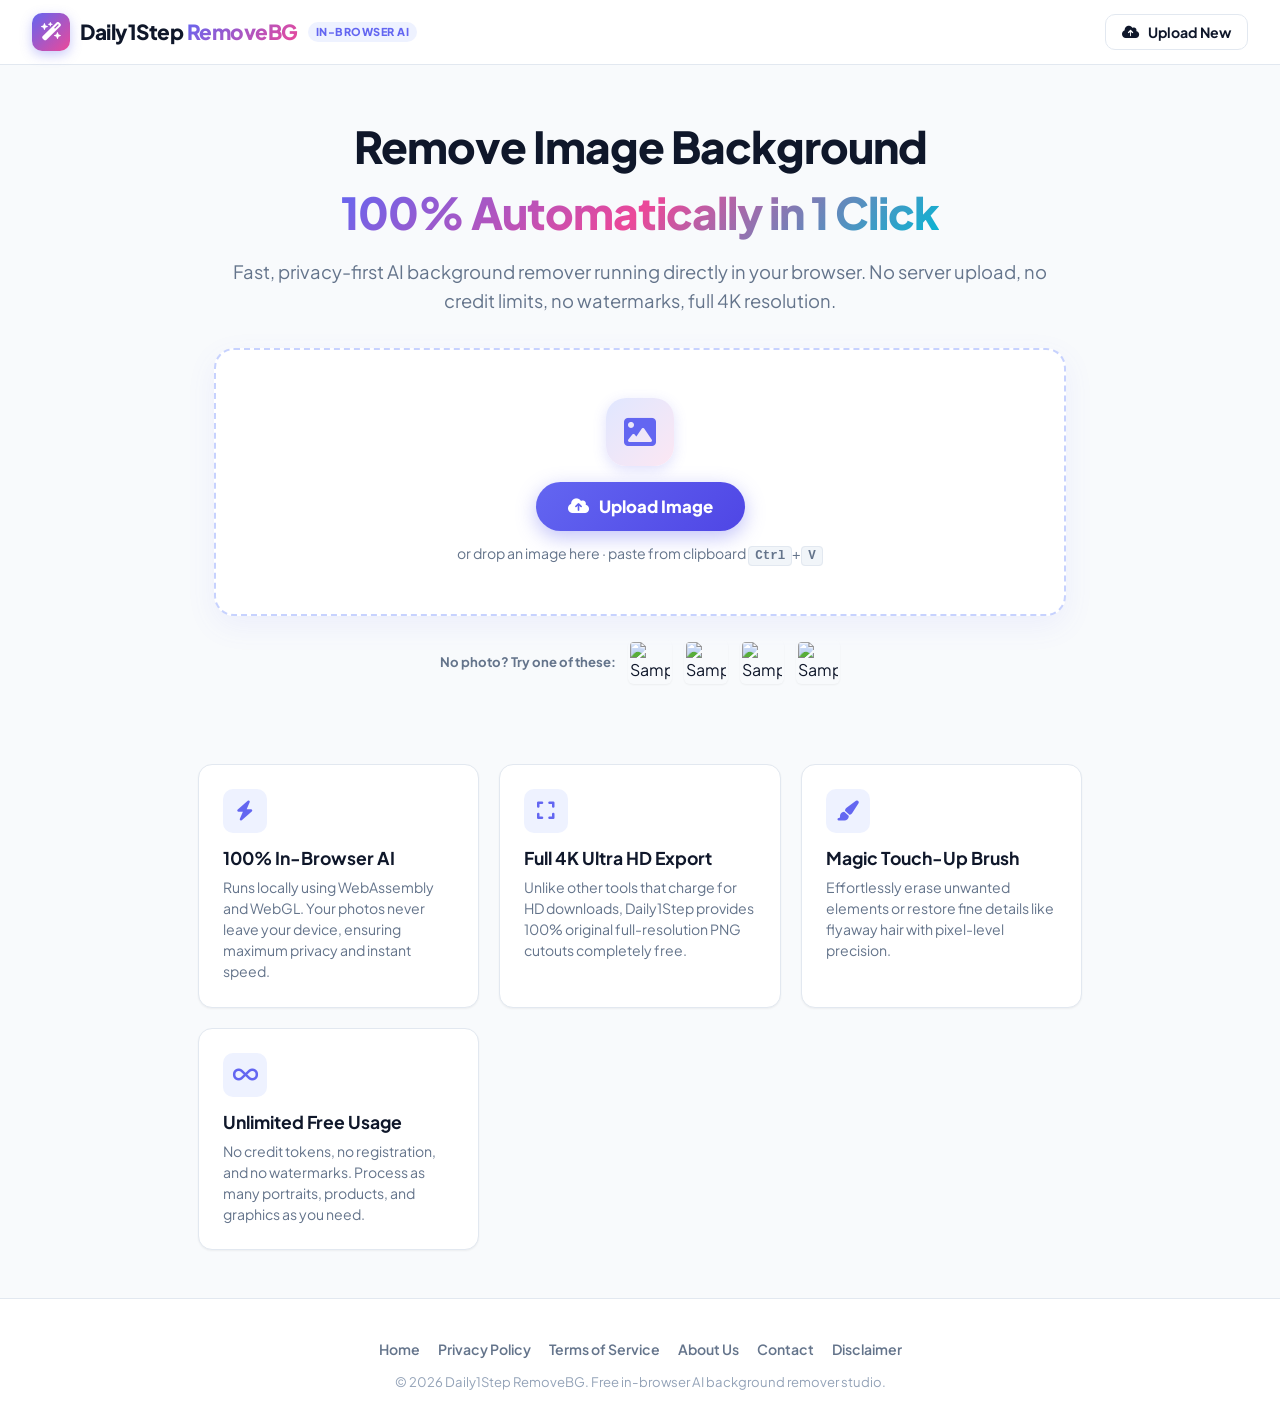
==== index.html @ ad6ccaa3 "Launch Daily1Step RemoveBG: In-Browser AI Background Remover Studio with transparent cutouts, solid " ====
<!DOCTYPE html>
<html lang="en">
<head>
<meta charset="UTF-8">
<meta name="viewport" content="width=device-width, initial-scale=1.0">
<title>Remove Background from Image Free — In-Browser AI Background Remover | Daily1Step</title>
<meta name="description" content="100% Automatic in-browser AI background remover. Remove background from photos, products, people, and graphics in 1 click with 4K HD export. 100% Free, no signup, no credit limits.">
<link rel="canonical" href="https://bypyay.github.io/removebg/">
<link rel="stylesheet" href="assets/css/style.css?v=1">
<link rel="stylesheet" href="https://cdnjs.cloudflare.com/ajax/libs/font-awesome/6.5.1/css/all.min.css">
<script type="application/ld+json">
{
  "@context": "https://schema.org",
  "@type": "WebApplication",
  "name": "Daily1Step RemoveBG AI Studio",
  "url": "https://bypyay.github.io/removebg/",
  "description": "Free in-browser AI background removal tool with instant transparent cutouts, solid colors, gradient backgrounds, magic touch-up brush, and 4K export.",
  "applicationCategory": "MultimediaApplication",
  "operatingSystem": "All modern web browsers",
  "offers": {
    "@type": "Offer",
    "price": "0",
    "priceCurrency": "USD"
  }
}
</script>
</head>
<body>

<!-- Site Header -->
<header class="site-header">
  <div class="header-inner">
    <a href="index.html" class="brand">
      <div class="brand-icon"><i class="fa-solid fa-wand-magic-sparkles"></i></div>
      <div class="brand-title">Daily1Step <span class="accent">RemoveBG</span></div>
      <span class="badge-ai">IN-BROWSER AI</span>
    </a>

    <div class="nav-actions">
      <button class="btn-header" onclick="resetToUpload()" title="Upload New Image">
        <i class="fa-solid fa-cloud-arrow-up"></i> Upload New
      </button>
    </div>
  </div>
</header>

<!-- Hero Upload Section -->
<section class="hero-upload-section" id="heroSection">
  <h1 class="hero-heading">Remove Image Background <br><span class="gradient-text">100% Automatically in 1 Click</span></h1>
  <p class="hero-subtitle">Fast, privacy-first AI background remover running directly in your browser. No server upload, no credit limits, no watermarks, full 4K resolution.</p>

  <!-- Big Drag & Drop Zone -->
  <div class="upload-dropzone-hero" id="heroDropzone">
    <div class="dropzone-inner-icon">
      <i class="fa-solid fa-image"></i>
    </div>
    <button type="button" class="btn-upload-cta">
      <i class="fa-solid fa-cloud-arrow-up"></i> Upload Image
    </button>
    <div class="dropzone-hint">or drop an image here · paste from clipboard <kbd>Ctrl</kbd>+<kbd>V</kbd></div>
    <input type="file" id="photoFileInput" accept="image/*" style="display:none;">
  </div>

  <!-- Sample Demo Images -->
  <div class="sample-images-bar">
    <span class="sample-label">No photo? Try one of these:</span>
    <img src="https://images.unsplash.com/photo-1534528741775-53994a69daeb?w=200&auto=format&fit=crop&q=80" class="sample-thumb" alt="Sample Portrait" onclick="loadSampleImage(this.src)">
    <img src="https://images.unsplash.com/photo-1542291026-7eec264c27ff?w=200&auto=format&fit=crop&q=80" class="sample-thumb" alt="Sample Product Shoe" onclick="loadSampleImage(this.src)">
    <img src="https://images.unsplash.com/photo-1583511655857-d19b40a7a54e?w=200&auto=format&fit=crop&q=80" class="sample-thumb" alt="Sample Dog Pet" onclick="loadSampleImage(this.src)">
    <img src="https://images.unsplash.com/photo-1568602471122-7832951cc4c5?w=200&auto=format&fit=crop&q=80" class="sample-thumb" alt="Sample Man" onclick="loadSampleImage(this.src)">
  </div>
</section>

<!-- AI Studio & Interactive Editor Workspace -->
<section class="workspace-container" id="workspaceSection">
  <div class="workspace-grid">
    <!-- Left Canvas Preview Viewport -->
    <div class="canvas-preview-card">
      <div class="preview-toolbar">
        <div class="preview-mode-pills">
          <button type="button" class="prev-pill-btn active" onclick="setViewMode('cutout', this)">
            <i class="fa-solid fa-wand-magic-sparkles"></i> AI Cutout
          </button>
          <button type="button" class="prev-pill-btn" onclick="setViewMode('split', this)">
            <i class="fa-solid fa-arrows-split-up-and-left"></i> Split Comparison
          </button>
        </div>

        <button class="btn-header" style="padding:6px 12px; font-size:0.8rem;" onclick="resetToUpload()">
          <i class="fa-solid fa-rotate-left"></i> Change Photo
        </button>
      </div>

      <div class="canvas-viewport" id="canvasViewport">
        <canvas id="mainCanvas"></canvas>

        <!-- Split Slider Overlay -->
        <div class="comparison-slider-wrap" id="comparisonSliderWrap">
          <img id="compBeforeImg" class="comp-img-before" alt="Original">
          <div class="comp-img-after-wrap" id="compAfterWrap">
            <img id="compAfterImg" class="comp-img-after" alt="Cutout">
          </div>
          <div class="comp-divider" id="compDivider">
            <div class="comp-handle"><i class="fa-solid fa-arrows-left-right"></i></div>
          </div>
        </div>
      </div>
    </div>

    <!-- Right Configuration Sidebar -->
    <div class="editor-sidebar-card">
      <nav class="editor-nav-tabs">
        <button type="button" class="tab-edit-btn active" onclick="switchTab('bg', this)">
          <i class="fa-solid fa-palette"></i> Background
        </button>
        <button type="button" class="tab-edit-btn" onclick="switchTab('brush', this)">
          <i class="fa-solid fa-paintbrush"></i> Erase / Restore
        </button>
        <button type="button" class="tab-edit-btn" onclick="switchTab('shadow', this)">
          <i class="fa-solid fa-moon"></i> Shadow
        </button>
        <button type="button" class="tab-edit-btn" onclick="switchTab('id', this)">
          <i class="fa-solid fa-id-card"></i> Passport / ID
        </button>
      </nav>

      <!-- 1. Background Tab -->
      <div id="pane-bg" class="tab-pane-content active">
        <div style="font-size:0.8rem; font-weight:800; text-transform:uppercase; color:var(--text-muted); margin-bottom:10px;">
          Solid Colors
        </div>
        <div class="color-swatches-grid">
          <button class="swatch-btn active" style="background:#ffffff; border:1px solid #cbd5e1;" onclick="setSolidBg('#ffffff', this)" title="Studio White"></button>
          <button class="swatch-btn" style="background:#f1f5f9;" onclick="setSolidBg('#f1f5f9', this)" title="Light Gray"></button>
          <button class="swatch-btn" style="background:#0f172a;" onclick="setSolidBg('#0f172a', this)" title="Obsidian Black"></button>
          <button class="swatch-btn" style="background:#0284c7;" onclick="setSolidBg('#0284c7', this)" title="Passport Blue"></button>
          <button class="swatch-btn" style="background:#fce7f3;" onclick="setSolidBg('#fce7f3', this)" title="Rose Pink"></button>
          <button class="swatch-btn" style="background:#fef08a;" onclick="setSolidBg('#fef08a', this)" title="Soft Yellow"></button>
        </div>

        <button type="button" class="btn-header" style="width:100%; justify-content:center; margin-bottom:18px;" onclick="setBgType('transparent')">
          <i class="fa-solid fa-border-none"></i> Transparent Background (PNG)
        </button>

        <div style="font-size:0.8rem; font-weight:800; text-transform:uppercase; color:var(--text-muted); margin-bottom:10px;">
          Gradient Presets
        </div>
        <div style="display:flex; gap:8px; margin-bottom:18px;">
          <button class="btn-header" style="flex:1; justify-content:center; background:linear-gradient(135deg, #6366f1, #ec4899); color:#fff;" onclick="setGradientBg('#6366f1', '#ec4899')">Sunset</button>
          <button class="btn-header" style="flex:1; justify-content:center; background:linear-gradient(135deg, #06b6d4, #3b82f6); color:#fff;" onclick="setGradientBg('#06b6d4', '#3b82f6')">Ocean</button>
          <button class="btn-header" style="flex:1; justify-content:center; background:linear-gradient(135deg, #f59e0b, #ef4444); color:#fff;" onclick="setGradientBg('#f59e0b', '#ef4444')">Warm</button>
        </div>

        <div style="font-size:0.8rem; font-weight:800; text-transform:uppercase; color:var(--text-muted); margin-bottom:10px;">
          DSLR Background Blur
        </div>
        <div style="display:flex; justify-content:space-between; font-size:0.82rem; font-weight:700; margin-bottom:4px;">
          <span>Blur Strength</span>
          <span id="blurValBadge" style="color:var(--primary);">20px</span>
        </div>
        <input type="range" min="0" max="50" value="20" class="calc-input" style="height:auto; padding:0; cursor:pointer;" oninput="updateBlurAmount(this.value)">
      </div>

      <!-- 2. Erase / Restore Brush Tab -->
      <div id="pane-brush" class="tab-pane-content">
        <div style="display:flex; gap:8px; margin-bottom:16px;">
          <button type="button" class="btn-header btn-brush-mode active" style="flex:1; justify-content:center;" onclick="setBrushMode('erase', this)">
            <i class="fa-solid fa-eraser"></i> Erase
          </button>
          <button type="button" class="btn-header btn-brush-mode" style="flex:1; justify-content:center;" onclick="setBrushMode('restore', this)">
            <i class="fa-solid fa-paintbrush"></i> Restore
          </button>
        </div>

        <div style="display:flex; justify-content:space-between; font-size:0.82rem; font-weight:700; margin-bottom:4px;">
          <span>Brush Size</span>
          <span id="brushSizeBadge" style="color:var(--primary);">24px</span>
        </div>
        <input type="range" min="4" max="100" value="24" class="calc-input" style="height:auto; padding:0; cursor:pointer; margin-bottom:16px;" oninput="updateBrushSize(this.value)">

        <div style="display:flex; gap:8px;">
          <button type="button" class="btn-header" style="flex:1; justify-content:center;" onclick="undoBrush()">
            <i class="fa-solid fa-rotate-left"></i> Undo
          </button>
          <button type="button" class="btn-header" style="flex:1; justify-content:center;" onclick="redoBrush()">
            <i class="fa-solid fa-rotate-right"></i> Redo
          </button>
        </div>
      </div>

      <!-- 3. Shadow Tab -->
      <div id="pane-shadow" class="tab-pane-content">
        <div style="margin-bottom:14px;">
          <label style="display:flex; align-items:center; gap:8px; font-weight:700; font-size:0.9rem; cursor:pointer;">
            <input type="checkbox" id="chkShadow" onchange="updateShadow()">
            <span>Enable Drop Shadow</span>
          </label>
        </div>
        <div style="margin-bottom:12px;">
          <label style="font-size:0.78rem; font-weight:700; color:var(--text-muted);">Shadow Blur</label>
          <input type="range" min="0" max="50" value="15" id="shadowBlurRange" class="calc-input" style="height:auto; padding:0;" oninput="updateShadow()">
        </div>
        <div style="margin-bottom:12px;">
          <label style="font-size:0.78rem; font-weight:700; color:var(--text-muted);">Offset Y</label>
          <input type="range" min="0" max="40" value="10" id="shadowOffsetRange" class="calc-input" style="height:auto; padding:0;" oninput="updateShadow()">
        </div>
      </div>

      <!-- 4. Passport / ID Tab -->
      <div id="pane-id" class="tab-pane-content">
        <p style="font-size:0.85rem; color:var(--text-muted); margin-bottom:14px;">Quickly apply standard government passport &amp; visa background presets:</p>
        <div style="display:grid; grid-template-columns:1fr 1fr; gap:8px; margin-bottom:14px;">
          <button class="btn-header" style="justify-content:center;" onclick="setSolidBg('#ffffff')">US Passport (White)</button>
          <button class="btn-header" style="justify-content:center;" onclick="setSolidBg('#0284c7')">India / UK (Blue)</button>
          <button class="btn-header" style="justify-content:center;" onclick="setSolidBg('#f1f5f9')">Schengen (Light Gray)</button>
          <button class="btn-header" style="justify-content:center;" onclick="setSolidBg('#ef4444')">Red Background</button>
        </div>
      </div>

      <!-- Download Actions Footer -->
      <div class="export-actions-card">
        <button type="button" class="btn-download-primary" onclick="downloadImage('png')">
          <i class="fa-solid fa-download"></i> Download HD (PNG)
        </button>
        <button type="button" class="btn-header" style="padding:10px 14px;" onclick="downloadImage('jpg')" title="Download as JPEG">
          JPG
        </button>
      </div>
    </div>
  </div>
</section>

<!-- Processing Modal Indicator -->
<div id="aiProcessingModal" style="display:none; position:fixed; inset:0; z-index:9999; background:rgba(15,23,42,0.6); backdrop-filter:blur(6px); align-items:center; justify-content:center;">
  <div style="background:#ffffff; border-radius:var(--radius-xl); padding:36px; text-align:center; max-width:400px; box-shadow:var(--shadow-xl);">
    <div style="width:50px; height:50px; border-radius:50%; border:3px solid #e2e8f0; border-top-color:var(--primary); animation:spin 1s linear infinite; margin:0 auto 16px;"></div>
    <h3 style="font-size:1.25rem; font-weight:800; margin-bottom:6px;">Removing Background…</h3>
    <p style="font-size:0.85rem; color:var(--text-muted);">AI is isolating the subject with sub-pixel precision directly in your browser.</p>
  </div>
</div>
<style>
@keyframes spin { 0% { transform:rotate(0deg); } 100% { transform:rotate(360deg); } }
</style>

<!-- Features Grid -->
<section class="features-container">
  <div class="feat-grid">
    <div class="feat-card">
      <div class="feat-icon"><i class="fa-solid fa-bolt"></i></div>
      <div class="feat-title">100% In-Browser AI</div>
      <div class="feat-desc">Runs locally using WebAssembly and WebGL. Your photos never leave your device, ensuring maximum privacy and instant speed.</div>
    </div>
    <div class="feat-card">
      <div class="feat-icon"><i class="fa-solid fa-expand"></i></div>
      <div class="feat-title">Full 4K Ultra HD Export</div>
      <div class="feat-desc">Unlike other tools that charge for HD downloads, Daily1Step provides 100% original full-resolution PNG cutouts completely free.</div>
    </div>
    <div class="feat-card">
      <div class="feat-icon"><i class="fa-solid fa-paintbrush"></i></div>
      <div class="feat-title">Magic Touch-Up Brush</div>
      <div class="feat-desc">Effortlessly erase unwanted elements or restore fine details like flyaway hair with pixel-level precision.</div>
    </div>
    <div class="feat-card">
      <div class="feat-icon"><i class="fa-solid fa-infinity"></i></div>
      <div class="feat-title">Unlimited Free Usage</div>
      <div class="feat-desc">No credit tokens, no registration, and no watermarks. Process as many portraits, products, and graphics as you need.</div>
    </div>
  </div>
</section>

<!-- Footer -->
<footer class="site-footer">
  <div class="footer-links">
    <a href="index.html">Home</a>
    <a href="legal/privacy.html">Privacy Policy</a>
    <a href="legal/terms.html">Terms of Service</a>
    <a href="legal/about.html">About Us</a>
    <a href="legal/contact.html">Contact</a>
    <a href="legal/disclaimer.html">Disclaimer</a>
  </div>
  <p class="copyright">&copy; 2026 Daily1Step RemoveBG. Free in-browser AI background remover studio.</p>
</footer>

<script src="vendor/jszip.min.js"></script>
<script src="assets/js/ai-engine.js?v=1"></script>
</body>
</html>
---- assets/css/style.css ----
/* ==========================================================================
   Daily1Step RemoveBG AI Studio — Master Stylesheet
   Modern, Ultra-Fast In-Browser AI Background Removal & Photo Studio
   ========================================================================== */

@import url('https://fonts.googleapis.com/css2?family=Plus+Jakarta+Sans:wght@300;400;500;600;700;800&family=Outfit:wght@400;500;600;700;800&display=swap');

:root {
  --primary: #6366f1;
  --primary-hover: #4f46e5;
  --primary-light: #eef2ff;
  --primary-glow: rgba(99, 102, 241, 0.25);
  --accent-pink: #ec4899;
  --accent-cyan: #06b6d4;
  
  --bg-app: #f8fafc;
  --bg-card: #ffffff;
  --bg-subtle: #f1f5f9;
  
  --border: #e2e8f0;
  --border-focus: #6366f1;
  
  --text-main: #0f172a;
  --text-muted: #64748b;
  --text-light: #94a3b8;
  
  --success: #10b981;
  --danger: #ef4444;
  
  --shadow-sm: 0 1px 2px 0 rgba(0, 0, 0, 0.05);
  --shadow-md: 0 4px 6px -1px rgba(0, 0, 0, 0.08), 0 2px 4px -2px rgba(0, 0, 0, 0.04);
  --shadow-lg: 0 10px 15px -3px rgba(0, 0, 0, 0.1), 0 4px 6px -4px rgba(0, 0, 0, 0.05);
  --shadow-xl: 0 20px 25px -5px rgba(0, 0, 0, 0.12), 0 8px 10px -6px rgba(0, 0, 0, 0.04);
  
  --radius-sm: 6px;
  --radius-md: 10px;
  --radius-lg: 14px;
  --radius-xl: 20px;
}

* {
  box-sizing: border-box;
  margin: 0;
  padding: 0;
}

body {
  font-family: 'Plus Jakarta Sans', -apple-system, BlinkMacSystemFont, sans-serif;
  background: var(--bg-app);
  color: var(--text-main);
  line-height: 1.5;
  min-height: 100vh;
  display: flex;
  flex-direction: column;
}

/* ==========================================================================
   Header & Brand
   ========================================================================== */
.site-header {
  background: rgba(255, 255, 255, 0.96);
  backdrop-filter: blur(12px);
  border-bottom: 1px solid var(--border);
  position: sticky;
  top: 0;
  z-index: 100;
  width: 100%;
}

.header-inner {
  max-width: 1560px;
  margin: 0 auto;
  padding: 0 32px;
  height: 64px;
  display: flex;
  align-items: center;
  justify-content: space-between;
}

.brand {
  display: flex;
  align-items: center;
  gap: 10px;
  text-decoration: none;
  color: var(--text-main);
}

.brand-icon {
  width: 38px;
  height: 38px;
  border-radius: var(--radius-md);
  background: linear-gradient(135deg, #6366f1 0%, #ec4899 100%);
  display: flex;
  align-items: center;
  justify-content: center;
  color: #ffffff;
  font-size: 1.15rem;
  box-shadow: 0 4px 12px rgba(99, 102, 241, 0.35);
}

.brand-title {
  font-size: 1.3rem;
  font-weight: 800;
  letter-spacing: -0.5px;
}
.brand-title span.accent {
  background: linear-gradient(135deg, #6366f1, #ec4899);
  -webkit-background-clip: text;
  -webkit-text-fill-color: transparent;
}

.badge-ai {
  font-size: 0.68rem;
  font-weight: 800;
  text-transform: uppercase;
  letter-spacing: 0.5px;
  background: var(--primary-light);
  color: var(--primary);
  padding: 2px 8px;
  border-radius: 20px;
}

.nav-actions {
  display: flex;
  align-items: center;
  gap: 12px;
}

.btn-header {
  display: inline-flex;
  align-items: center;
  gap: 8px;
  padding: 8px 16px;
  border-radius: var(--radius-md);
  font-size: 0.88rem;
  font-weight: 700;
  cursor: pointer;
  border: 1px solid var(--border);
  background: #ffffff;
  color: var(--text-main);
  text-decoration: none;
  transition: all 0.15s ease;
  font-family: inherit;
}
.btn-header:hover {
  background: var(--bg-subtle);
  border-color: var(--primary);
}

/* ==========================================================================
   Hero Upload Section
   ========================================================================== */
.hero-upload-section {
  padding: 48px 24px 32px;
  text-align: center;
  max-width: 900px;
  margin: 0 auto;
}

.hero-heading {
  font-size: 2.75rem;
  font-weight: 800;
  letter-spacing: -1px;
  margin-bottom: 12px;
  color: var(--text-main);
}
.hero-heading span.gradient-text {
  background: linear-gradient(135deg, #6366f1 0%, #ec4899 50%, #06b6d4 100%);
  -webkit-background-clip: text;
  -webkit-text-fill-color: transparent;
}

.hero-subtitle {
  font-size: 1.15rem;
  color: var(--text-muted);
  margin-bottom: 32px;
  line-height: 1.6;
}

/* Big Dropzone Card */
.upload-dropzone-hero {
  background: #ffffff;
  border: 2.5px dashed #c7d2fe;
  border-radius: var(--radius-xl);
  padding: 48px 24px;
  box-shadow: 0 10px 30px rgba(99, 102, 241, 0.08);
  cursor: pointer;
  transition: all 0.2s cubic-bezier(0.4, 0, 0.2, 1);
  position: relative;
  overflow: hidden;
}
.upload-dropzone-hero:hover, .upload-dropzone-hero.dragover {
  border-color: var(--primary);
  background: #f5f7ff;
  transform: translateY(-2px);
  box-shadow: 0 16px 36px rgba(99, 102, 241, 0.15);
}

.dropzone-inner-icon {
  width: 68px;
  height: 68px;
  border-radius: 20px;
  background: linear-gradient(135deg, #e0e7ff, #fce7f3);
  color: var(--primary);
  display: flex;
  align-items: center;
  justify-content: center;
  font-size: 2rem;
  margin: 0 auto 16px;
  box-shadow: 0 4px 14px rgba(99, 102, 241, 0.2);
}

.btn-upload-cta {
  display: inline-flex;
  align-items: center;
  gap: 10px;
  padding: 14px 32px;
  border-radius: 30px;
  border: none;
  background: linear-gradient(135deg, #6366f1 0%, #4f46e5 100%);
  color: #ffffff;
  font-size: 1.05rem;
  font-weight: 800;
  cursor: pointer;
  box-shadow: 0 6px 20px rgba(99, 102, 241, 0.4);
  transition: all 0.2s ease;
  font-family: inherit;
  margin-bottom: 12px;
}
.btn-upload-cta:hover {
  transform: translateY(-2px) scale(1.02);
  box-shadow: 0 8px 24px rgba(99, 102, 241, 0.5);
}

.dropzone-hint {
  font-size: 0.88rem;
  color: var(--text-muted);
}
.dropzone-hint kbd {
  background: var(--bg-subtle);
  border: 1px solid var(--border);
  padding: 2px 6px;
  border-radius: 4px;
  font-size: 0.78rem;
  font-weight: 700;
}

/* Sample Demo Images */
.sample-images-bar {
  display: flex;
  align-items: center;
  justify-content: center;
  gap: 12px;
  margin-top: 24px;
  flex-wrap: wrap;
}
.sample-label {
  font-size: 0.82rem;
  font-weight: 700;
  color: var(--text-muted);
}
.sample-thumb {
  width: 44px;
  height: 44px;
  border-radius: var(--radius-sm);
  object-fit: cover;
  cursor: pointer;
  border: 2px solid transparent;
  transition: all 0.15s;
  box-shadow: var(--shadow-sm);
}
.sample-thumb:hover {
  border-color: var(--primary);
  transform: scale(1.1);
}

/* ==========================================================================
   AI Processing & Editor Workspace (Hidden by Default until upload)
   ========================================================================== */
.workspace-container {
  display: none; /* activated when image is loaded */
  max-width: 1560px;
  margin: 24px auto 48px;
  padding: 0 32px;
  width: 100%;
}

.workspace-grid {
  display: grid;
  grid-template-columns: 1.35fr 1fr;
  gap: 28px;
}

@media (max-width: 1024px) {
  .workspace-grid {
    grid-template-columns: 1fr;
  }
}

/* Canvas Viewport Box */
.canvas-preview-card {
  background: #ffffff;
  border: 1.5px solid var(--border);
  border-radius: var(--radius-xl);
  padding: 20px;
  box-shadow: var(--shadow-md);
  display: flex;
  flex-direction: column;
}

.preview-toolbar {
  display: flex;
  align-items: center;
  justify-content: space-between;
  margin-bottom: 14px;
}

.preview-mode-pills {
  display: flex;
  background: var(--bg-subtle);
  padding: 4px;
  border-radius: var(--radius-md);
  gap: 4px;
}
.prev-pill-btn {
  padding: 6px 14px;
  border-radius: var(--radius-sm);
  border: none;
  background: transparent;
  color: var(--text-muted);
  font-size: 0.82rem;
  font-weight: 700;
  cursor: pointer;
  transition: all 0.15s;
  font-family: inherit;
}
.prev-pill-btn.active {
  background: #ffffff;
  color: var(--primary);
  box-shadow: var(--shadow-sm);
}

.canvas-viewport {
  position: relative;
  width: 100%;
  aspect-ratio: 4 / 3;
  min-height: 420px;
  max-height: 560px;
  border-radius: var(--radius-lg);
  overflow: hidden;
  display: flex;
  align-items: center;
  justify-content: center;
  background-color: #ffffff;
  background-image: 
    linear-gradient(45deg, #e2e8f0 25%, transparent 25%), 
    linear-gradient(-45deg, #e2e8f0 25%, transparent 25%), 
    linear-gradient(45deg, transparent 75%, #e2e8f0 75%), 
    linear-gradient(-45deg, transparent 75%, #e2e8f0 75%);
  background-size: 16px 16px;
  background-position: 0 0, 0 8px, 8px -8px, -8px 0px;
  border: 1px solid var(--border);
}

#mainCanvas {
  max-width: 100%;
  max-height: 100%;
  object-fit: contain;
  display: block;
}

/* Comparison Split Slider */
.comparison-slider-wrap {
  position: absolute;
  inset: 0;
  display: none; /* activated in split mode */
}
.comp-img-before {
  position: absolute;
  inset: 0;
  width: 100%;
  height: 100%;
  object-fit: contain;
}
.comp-img-after-wrap {
  position: absolute;
  top: 0;
  bottom: 0;
  left: 0;
  width: 50%;
  overflow: hidden;
}
.comp-img-after {
  position: absolute;
  top: 0;
  left: 0;
  height: 100%;
  width: 100%;
  object-fit: contain;
}
.comp-divider {
  position: absolute;
  top: 0;
  bottom: 0;
  left: 50%;
  width: 3px;
  background: #ffffff;
  box-shadow: 0 0 8px rgba(0,0,0,0.5);
  cursor: ew-resize;
}
.comp-handle {
  position: absolute;
  top: 50%;
  left: 50%;
  transform: translate(-50%, -50%);
  width: 36px;
  height: 36px;
  border-radius: 50%;
  background: #ffffff;
  color: var(--primary);
  display: flex;
  align-items: center;
  justify-content: center;
  font-size: 0.9rem;
  box-shadow: var(--shadow-md);
  pointer-events: none;
}

/* Editor Tools Sidebar */
.editor-sidebar-card {
  background: #ffffff;
  border: 1.5px solid var(--border);
  border-radius: var(--radius-xl);
  padding: 24px;
  box-shadow: var(--shadow-md);
  display: flex;
  flex-direction: column;
}

.editor-nav-tabs {
  display: flex;
  gap: 6px;
  border-bottom: 1px solid var(--border);
  padding-bottom: 12px;
  margin-bottom: 20px;
  overflow-x: auto;
}
.tab-edit-btn {
  padding: 8px 14px;
  border-radius: var(--radius-md);
  border: none;
  background: transparent;
  color: var(--text-muted);
  font-size: 0.85rem;
  font-weight: 700;
  cursor: pointer;
  display: inline-flex;
  align-items: center;
  gap: 6px;
  transition: all 0.15s;
  font-family: inherit;
  white-space: nowrap;
}
.tab-edit-btn:hover {
  background: var(--bg-subtle);
  color: var(--text-main);
}
.tab-edit-btn.active {
  background: var(--primary-light);
  color: var(--primary);
}

.tab-pane-content {
  display: none;
}
.tab-pane-content.active {
  display: block;
}

/* Swatches Grid */
.color-swatches-grid {
  display: grid;
  grid-template-columns: repeat(6, 1fr);
  gap: 10px;
  margin-bottom: 18px;
}
.swatch-btn {
  aspect-ratio: 1;
  border-radius: var(--radius-md);
  border: 2px solid transparent;
  cursor: pointer;
  transition: all 0.15s;
  box-shadow: 0 1px 3px rgba(0,0,0,0.1);
  display: flex;
  align-items: center;
  justify-content: center;
  font-size: 0.75rem;
}
.swatch-btn:hover {
  transform: scale(1.12);
}
.swatch-btn.active {
  border-color: #0f172a;
  transform: scale(1.08);
}

/* Background Photo Presets */
.bg-preset-grid {
  display: grid;
  grid-template-columns: repeat(4, 1fr);
  gap: 10px;
  margin-bottom: 18px;
}
.bg-thumb-card {
  aspect-ratio: 1;
  border-radius: var(--radius-md);
  object-fit: cover;
  cursor: pointer;
  border: 2px solid transparent;
  transition: all 0.15s;
  width: 100%;
}
.bg-thumb-card:hover {
  border-color: var(--primary);
  transform: scale(1.08);
}

/* Download Actions Footer */
.export-actions-card {
  margin-top: auto;
  padding-top: 20px;
  border-top: 1px solid var(--border);
  display: flex;
  gap: 10px;
}
.btn-download-primary {
  flex: 2;
  height: 48px;
  border-radius: var(--radius-md);
  border: none;
  background: linear-gradient(135deg, #6366f1 0%, #4f46e5 100%);
  color: #ffffff;
  font-size: 0.98rem;
  font-weight: 800;
  cursor: pointer;
  display: inline-flex;
  align-items: center;
  justify-content: center;
  gap: 8px;
  box-shadow: 0 4px 14px rgba(99, 102, 241, 0.35);
  transition: all 0.15s;
  font-family: inherit;
}
.btn-download-primary:hover {
  transform: translateY(-1px);
  box-shadow: 0 6px 18px rgba(99, 102, 241, 0.45);
}

/* Features Grid */
.features-container {
  max-width: 1400px;
  margin: 48px auto;
  padding: 0 32px;
}
.feat-grid {
  display: grid;
  grid-template-columns: repeat(auto-fit, minmax(280px, 1fr));
  gap: 20px;
}
.feat-card {
  background: #ffffff;
  border: 1px solid var(--border);
  border-radius: var(--radius-lg);
  padding: 24px;
  box-shadow: var(--shadow-sm);
}
.feat-icon {
  width: 44px;
  height: 44px;
  border-radius: var(--radius-md);
  background: var(--primary-light);
  color: var(--primary);
  display: flex;
  align-items: center;
  justify-content: center;
  font-size: 1.25rem;
  margin-bottom: 12px;
}
.feat-title {
  font-size: 1.1rem;
  font-weight: 700;
  margin-bottom: 6px;
}
.feat-desc {
  font-size: 0.88rem;
  color: var(--text-muted);
  line-height: 1.5;
}

/* Footer */
.site-footer {
  background: #ffffff;
  border-top: 1px solid var(--border);
  padding: 40px 32px 24px;
  margin-top: auto;
  text-align: center;
}
.footer-links {
  display: flex;
  justify-content: center;
  gap: 18px;
  margin-bottom: 12px;
  flex-wrap: wrap;
}
.footer-links a {
  color: var(--text-muted);
  text-decoration: none;
  font-size: 0.88rem;
  font-weight: 600;
}
.footer-links a:hover {
  color: var(--primary);
}
.copyright {
  font-size: 0.82rem;
  color: var(--text-light);
}
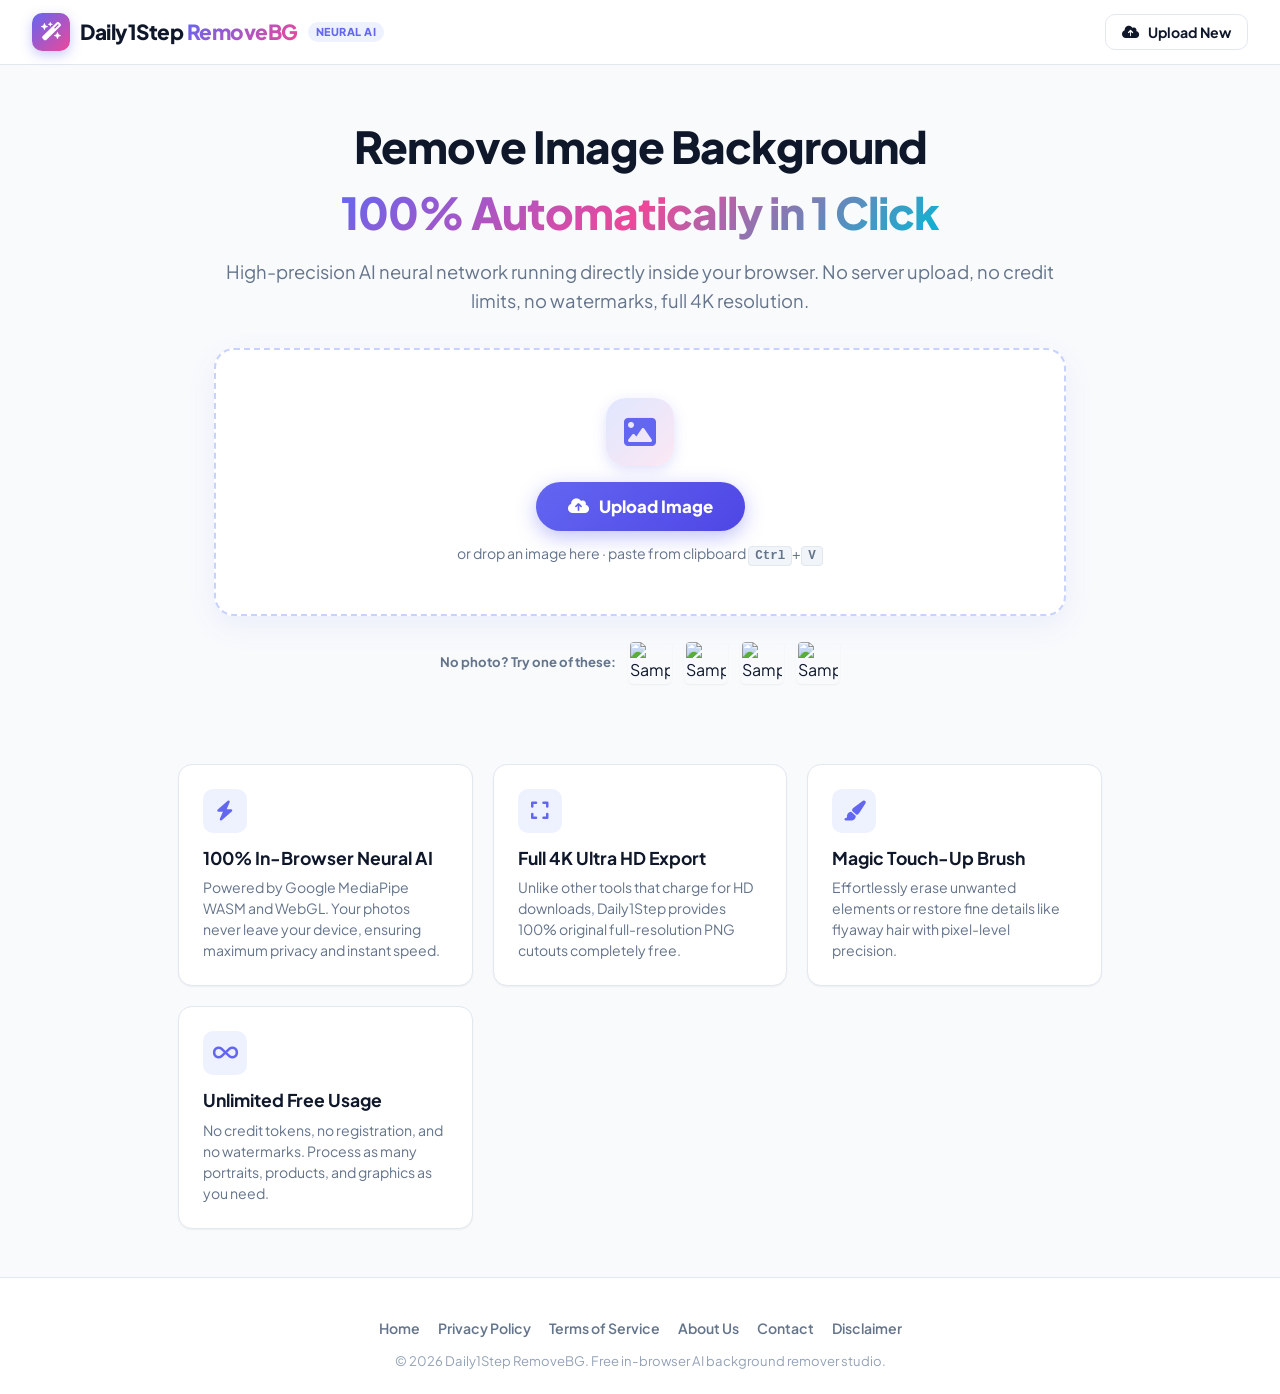
==== commit 37efd37f: "Upgrade AI Segmentation to Google MediaPipe Deep Neural Network (Selfie & Portrait Landscape WASM mo" ====
--- a/index.html
+++ b/index.html
@@ -6,8 +6,11 @@
 <title>Remove Background from Image Free — In-Browser AI Background Remover | Daily1Step</title>
 <meta name="description" content="100% Automatic in-browser AI background remover. Remove background from photos, products, people, and graphics in 1 click with 4K HD export. 100% Free, no signup, no credit limits.">
 <link rel="canonical" href="https://bypyay.github.io/removebg/">
-<link rel="stylesheet" href="assets/css/style.css?v=1">
+<link rel="stylesheet" href="assets/css/style.css?v=2">
 <link rel="stylesheet" href="https://cdnjs.cloudflare.com/ajax/libs/font-awesome/6.5.1/css/all.min.css">
+<!-- Google MediaPipe Deep Neural Network Segmentation Scripts -->
+<script src="https://cdn.jsdelivr.net/npm/@mediapipe/camera_utils/camera_utils.js" crossorigin="anonymous"></script>
+<script src="https://cdn.jsdelivr.net/npm/@mediapipe/selfie_segmentation/selfie_segmentation.js" crossorigin="anonymous"></script>
 <script type="application/ld+json">
 {
   "@context": "https://schema.org",
@@ -33,7 +36,7 @@
     <a href="index.html" class="brand">
       <div class="brand-icon"><i class="fa-solid fa-wand-magic-sparkles"></i></div>
       <div class="brand-title">Daily1Step <span class="accent">RemoveBG</span></div>
-      <span class="badge-ai">IN-BROWSER AI</span>
+      <span class="badge-ai">NEURAL AI</span>
     </a>
 
     <div class="nav-actions">
@@ -47,7 +50,7 @@
 <!-- Hero Upload Section -->
 <section class="hero-upload-section" id="heroSection">
   <h1 class="hero-heading">Remove Image Background <br><span class="gradient-text">100% Automatically in 1 Click</span></h1>
-  <p class="hero-subtitle">Fast, privacy-first AI background remover running directly in your browser. No server upload, no credit limits, no watermarks, full 4K resolution.</p>
+  <p class="hero-subtitle">High-precision AI neural network running directly inside your browser. No server upload, no credit limits, no watermarks, full 4K resolution.</p>
 
   <!-- Big Drag & Drop Zone -->
   <div class="upload-dropzone-hero" id="heroDropzone">
@@ -234,8 +237,8 @@
 <div id="aiProcessingModal" style="display:none; position:fixed; inset:0; z-index:9999; background:rgba(15,23,42,0.6); backdrop-filter:blur(6px); align-items:center; justify-content:center;">
   <div style="background:#ffffff; border-radius:var(--radius-xl); padding:36px; text-align:center; max-width:400px; box-shadow:var(--shadow-xl);">
     <div style="width:50px; height:50px; border-radius:50%; border:3px solid #e2e8f0; border-top-color:var(--primary); animation:spin 1s linear infinite; margin:0 auto 16px;"></div>
-    <h3 style="font-size:1.25rem; font-weight:800; margin-bottom:6px;">Removing Background…</h3>
-    <p style="font-size:0.85rem; color:var(--text-muted);">AI is isolating the subject with sub-pixel precision directly in your browser.</p>
+    <h3 style="font-size:1.25rem; font-weight:800; margin-bottom:6px;">AI Neural Segmentation…</h3>
+    <p style="font-size:0.85rem; color:var(--text-muted);">MediaPipe Deep Neural Network is isolating hair, body contours, and subject edges directly in your browser.</p>
   </div>
 </div>
 <style>
@@ -247,8 +250,8 @@
   <div class="feat-grid">
     <div class="feat-card">
       <div class="feat-icon"><i class="fa-solid fa-bolt"></i></div>
-      <div class="feat-title">100% In-Browser AI</div>
-      <div class="feat-desc">Runs locally using WebAssembly and WebGL. Your photos never leave your device, ensuring maximum privacy and instant speed.</div>
+      <div class="feat-title">100% In-Browser Neural AI</div>
+      <div class="feat-desc">Powered by Google MediaPipe WASM and WebGL. Your photos never leave your device, ensuring maximum privacy and instant speed.</div>
     </div>
     <div class="feat-card">
       <div class="feat-icon"><i class="fa-solid fa-expand"></i></div>
@@ -275,13 +278,13 @@
     <a href="legal/privacy.html">Privacy Policy</a>
     <a href="legal/terms.html">Terms of Service</a>
     <a href="legal/about.html">About Us</a>
-    <a href="legal/contact.html">Contact</a>
-    <a href="legal/disclaimer.html">Disclaimer</a>
+    <a href="contact.html">Contact</a>
+    <a href="disclaimer.html">Disclaimer</a>
   </div>
   <p class="copyright">&copy; 2026 Daily1Step RemoveBG. Free in-browser AI background remover studio.</p>
 </footer>
 
 <script src="vendor/jszip.min.js"></script>
-<script src="assets/js/ai-engine.js?v=1"></script>
+<script src="assets/js/ai-engine.js?v=2"></script>
 </body>
 </html>
